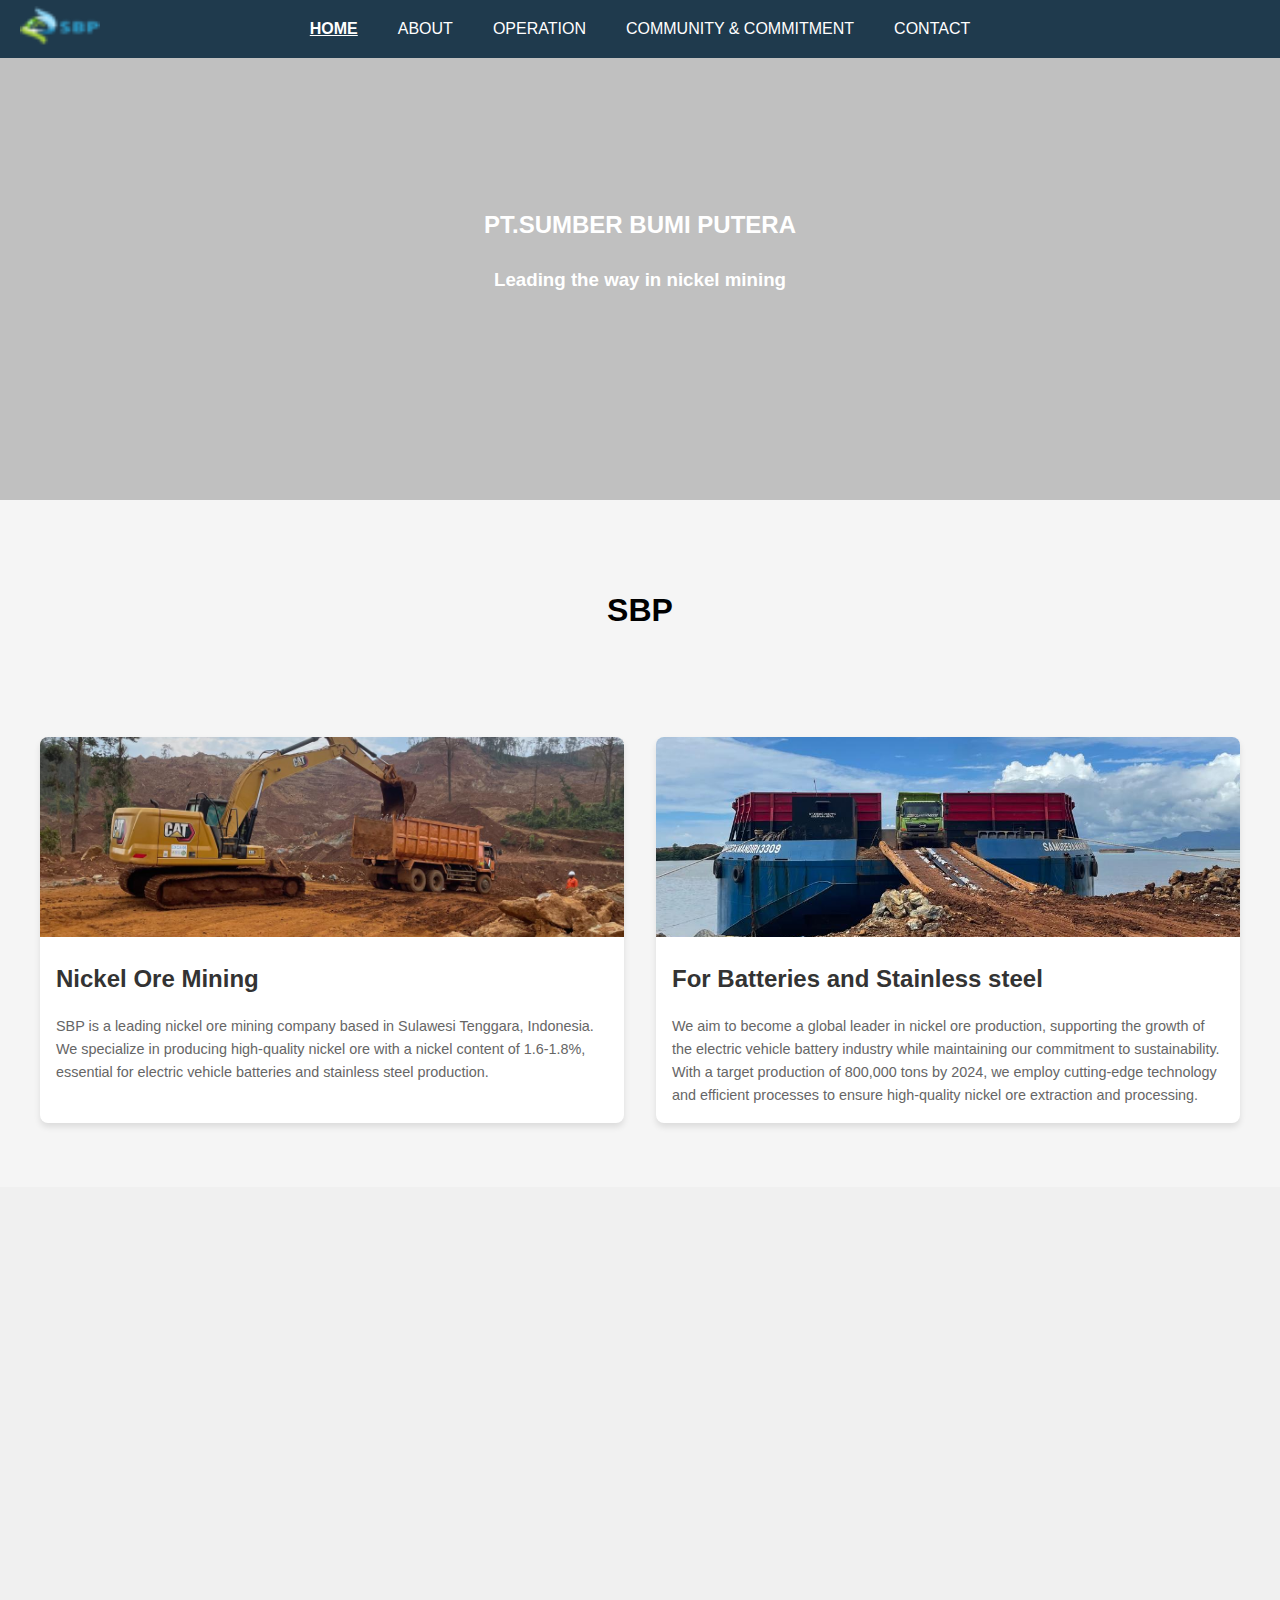
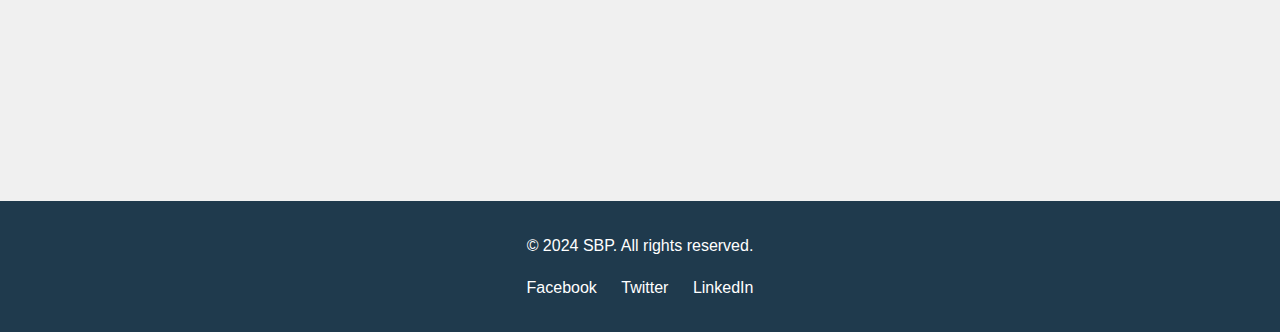
==== index.html @ d1909360 "Edit All Pages" ====
<!DOCTYPE html>
<html lang="en">

<head>
    <meta charset="UTF-8">
    <meta name="viewport" content="width=device-width, initial-scale=1.0">
    <title>PT.SUMBER BUMI PUTERA</title>
    <link rel="stylesheet" href="./styles/main.css">
    <link rel="stylesheet" href="./styles/responsive.css">
    <link rel="stylesheet" href="sbp-gallery.css">
    <script src="sbp-gallery.js"></script>
    
</head>

<body>
    <header>
        <div class="container">
            <img src="./images/logo.png" alt="SBP Logo" class="logo">
            <button class="hamburger-menu" aria-label="Toggle menu">
                <span></span>
                <span></span>
                <span></span>
            </button>
            <nav>
                <ul class="nav-menu">
                    <li><a href="index.html">Home</a></li>
                    <li><a href="about.html">About</a></li>
                    <li><a href="operations.html">Operation</a></li>
                    <li><a href="community.html">Community & Commitment</a></li>
                    <li><a href="contact.html">Contact</a></li>
                    
                </ul>
            </nav>
        </div>
    </header>

    <div id="page-container">
        <main role="main">
            <section class="hero home-hero">
                <video id="hero-video" class="hero-video" autoplay loop muted playsinline>
                    <source src="./mining.mp4" type="video/mp4">
                    Your browser does not support the video tag.
                </video>
                <div class="container">
                    <h2>PT.SUMBER BUMI PUTERA</h2>
                    <h3>Leading the way in nickel mining</h3>
                </div>
            </section>

            <section class="operations-content">
                <div class="operations-container">
                    <div class="container">
                        <h1 style="text-decoration: wavy; margin-bottom: 100px; text-align: center;">SBP</h1>
                    </div>
                    <div class="operations-work-grid">
                        <div class="operations-work-item">
                            <div class="operations-work-image">
                                <img src="./images/sbpinfo/WhatsApp Image 2024-07-16 at 09.49.22_994adbee.jpg"
                                    alt="Person reading by water">
                            </div>
                            <h3>Nickel Ore Mining</h3>                            
                                <p>SBP is a leading nickel ore mining company based in Sulawesi Tenggara, Indonesia. We specialize in producing
                                high-quality nickel ore with a nickel content of 1.6-1.8%, essential for electric vehicle batteries and stainless steel
                                production.</p>
                        </div>
                        <div class="operations-work-item">
                            <div class="operations-work-image">
                                <img src="./images/sbpinfo-1/WhatsApp Image 2024-07-16 at 09.49.22_69a321be.jpg" alt="Person typing on laptop">
                            </div>
                            <h3>For Batteries and Stainless steel</h3>
                            <P>We aim to become a global leader in nickel ore production, supporting the growth of the electric vehicle battery
                            industry while maintaining our commitment to sustainability.

                            With a target production of 800,000 tons by 2024, we employ cutting-edge technology and efficient processes to ensure
                            high-quality nickel ore extraction and processing.
                            </P>
                        </div>
                        
            </section>
            <section class="iframe-section">
                <div class="container">
                    <div style="position:relative;padding-top:max(60%,324px);width:100%;height:0;">
                        <iframe style="position:absolute;border:none;width:100%;height:100%;left:0;top:0;"
                            src="https://online.fliphtml5.com/czrfk/mowz/" seamless="seamless" scrolling="no" frameborder="0"
                            allowtransparency="true" allowfullscreen="true">
                        </iframe>
                    </div>
                </div>
            </section>
            

            
        </main>
    </div>
    

    <footer>
        <div class="container">
            <p>© 2024 SBP. All rights reserved.</p>
            <ul class="social-links">
                <li><a href="#">Facebook</a></li>
                <li><a href="#">Twitter</a></li>
                <li><a href="#">LinkedIn</a></li>
            </ul>
        </div>
    </footer>

    <script src="./scripts/main.js"></script>
    <script src="sbp-gallery.js"></script>
    
    <script>
        document.addEventListener('DOMContentLoaded', () => {
            new SBPGallery('sbpImageGallery', {
                images: [
                    { src: './images/sbpinfo/WhatsApp Image 2024-07-16 at 09.49.22_7b752383.jpg', alt: 'Image 1' },                    
                    { src: './images/sbpinfo/IMG_0346.jpg', alt: 'Image 2', tall: true },                   
                    { src: './images/sbpinfo-1/WhatsApp Image 2024-07-16 at 09.49.18_876a10b9.jpg', alt: 'Image 3' },
                    { src: './images/sbpinfo/WhatsApp Image 2024-07-16 at 09.49.22_4e9684af.jpg', alt: 'Image 4', tall: true },
                    { src: './images/sbpinfo/WhatsApp Image 2024-07-16 at 09.49.15_3c81760f.jpg', alt: 'Image 5' },
                    { src: './images/sbpinfo/WhatsApp Image 2024-07-16 at 09.49.22_346eea3a.jpg', alt: 'Image 6', tall: true },
                    { src: './images/sbpinfo/WhatsApp Image 2024-07-16 at 09.49.23_52799eee.jpg', alt: 'Image 7'},                    
                    { src: './images/sbpinfo-1/WhatsApp Image 2024-07-16 at 09.49.23_87f799b9.jpg', alt: 'Image 8' },
                    { src: './images/sbpinfo/WhatsApp Image 2024-07-16 at 09.49.22_ac901274.jpg', alt: 'Image 9', tall: true},
                    { src: './images/sbpinfo/WhatsApp Image 2024-07-16 at 09.49.23_69408ebf.jpg', alt: 'Image 10' },
                    { src: './images/sbpinfo/WhatsApp Image 2024-07-16 at 09.49.22_69a321be.jpg', alt: 'Image 11', tall: true },
                    { src: './images/sbpinfo-1/WhatsApp Image 2024-07-16 at 09.49.22_bfecda66.jpg', alt: 'Image 12' },
                    { src: './images/sbpinfo/WhatsApp Image 2024-07-16 at 09.49.23_f3f42148.jpg', alt: 'Image 13', tall: true },
                    { src: './images/sbpinfo/IMG_3283.jpg', alt: 'Image 14', tall: true },
                    { src: './images/sbpinfo-1/WhatsApp Image 2024-07-16 at 09.49.15_81ec2492.jpg', alt: 'Image 15', tall: true},                  
                    
                     { src: './images/sbpinfo-1/WhatsApp Image 2024-07-16 at 09.49.23_2456d346.jpg', alt: 'Image 16' },
                     { src: './images/sbpinfo-1/WhatsApp Image 2024-07-16 at 09.49.18_1ef96c2d.jpg', alt: 'Image 17', tall: true },
                     { src: './images/sbpinfo-1/WhatsApp Image 2024-07-16 at 09.49.22_5267bed9.jpg', alt: 'Image 18' },
                     { src: './images/sbpinfo-1/WhatsApp Image 2024-07-16 at 09.49.22_568ad755.jpg', alt: 'Image 19', tall: true},
                    { src: './images/sbpinfo/WhatsApp Image 2024-07-16 at 09.49.18_3b9276bb.jpg', alt: 'Image 22', tall: true }, 
                     { src: './images/sbpinfo-1/WhatsApp Image 2024-07-16 at 09.49.22_5f40e607.jpg', alt: 'Image 21' },
                    

                    
                    // ... 추가 이미지
                    // ... Add image gallery
                ]
            });
        });
    </script>
</body>

</html>
---- styles/main.css ----
/* Base styles */
body {
    font-family: Arial, sans-serif;
    line-height: 1.6;
    margin: 0;
    padding: 0;
    background-color: #f0f0f0;
}

.container {
    width: 80%;
    margin: auto;
    overflow: hidden;
}

/* 헤더 스타일 */
header {
    background: #1f3a4d;
    color: white;
    padding: 1rem 0;
    position: fixed;
    width: 100%;
    top: 0;
    z-index: 1000;
    transition: background-color 0.3s ease;
}

header .container {
    display: flex;
    justify-content: center;
    /* 중앙 정렬 */
    align-items: center;
}

.nav-menu {
    display: flex;
    list-style-type: none;
    margin: 0;
    padding: 0;
}

.nav-menu li {
    margin: 0 20px;
    /* 좌우 간격 증가 */
}

.nav-menu a {
    color: white;
    text-decoration: none;
    font-size: 16px;
    transition: color 0.3s ease;
    padding: 10px 0;
    /* 상하 패딩 추가 */
}

/* 로고 위치 조정 */
.logo {
    height: 50px;
    width: auto;
    position: absolute;
    left: 20px;
}

.hero {
    position: relative;
    color: white;
    text-align: center;
    display: flex;
    align-items: center;
    justify-content: center;
    overflow: hidden;
    height: 500px;
}

.hero-video {
    position: absolute;
    top: 50%;
    left: 50%;
    min-width: 100%;
    min-height: 100%;
    width: auto;
    height: auto;
    transform: translateX(-50%) translateY(-50%);
    z-index: -1;
    object-fit: cover;
}


.hero.home-hero::before {
    content: '';
    position: absolute;
    top: 0;
    left: 0;
    width: 100%;
    height: 100%;
    background-color: rgba(0, 0, 0, 0.2);
    /* 투명도 증가 */
    z-index: 1;
}

.hero.home-hero .container {
    position: relative;
    z-index: 2;
    color: white;
    text-align: center;
}



/* 기존 코드 유지 */

/* .page-hero {
    height: 400px;
    background-image: linear-gradient(rgba(0, 0, 0, 0.5), rgba(0, 0, 0, 0.5)), url('../images/operation07.png');
    background-position: center center;
    /* 이미지 중앙 정렬 */
    /* background-repeat: no-repeat;
    background-size: cover;*/
    /* 반응형 크기 조정 */
    /* display: flex;
    align-items: center;
    justify-content: center;
}*/

/* 각 페이지별 히어로 이미지 설정 */
.about-hero {
    background-image: linear-gradient(rgba(0, 0, 0, 0.5), rgba(0, 0, 0, 0.5)), url('../images/about-hero.jpg');
}

.operations-hero {
    background-image: linear-gradient(rgba(0, 0, 0, 0.5), rgba(0, 0, 0, 0.5)), url('../images/operations-hero.jpg');
}

.community-hero {
    background-image: linear-gradient(rgba(0, 0, 0, 0.5), rgba(0, 0, 0, 0.5)), url('../images/community-hero.jpg');
}

.contact-hero {
    background-image: linear-gradient(rgba(0, 0, 0, 0.5), rgba(0, 0, 0, 0.5)), url('../images/contact-hero.jpg');
}

.sbpmodal-hero {
    background-image: linear-gradient(rgba(0, 0, 0, 0.5), rgba(0, 0, 0, 0.5)), url('./images/sbpinfo/WhatsApp\ Image\ 2024-07-16\ at\ 09.49.23_f1b8c722.jpg');
}

/* 나머지 기존 코드 유지 */

/* Content styles */
.content {
    padding: 2rem 0;
}

.content p {
    background-color: white;
    border-radius: 10px;
    padding: 20px;
    margin-bottom: 20px;
    box-shadow: 0 0 10px rgba(0, 0, 0, 0.1);
}

/* Modern form styles */
.modern-form {
    max-width: 500px;
    margin: 0 auto;
}

.form-group {
    position: relative;
    margin-bottom: 30px;
}

.modern-form input,
.modern-form textarea {
    width: 100%;
    padding: 10px;
    border: none;
    border-bottom: 2px solid #ddd;
    background-color: transparent;
    transition: border-color 0.3s;
}

.modern-form label {
    position: absolute;
    top: 10px;
    left: 0;
    transition: all 0.3s;
    pointer-events: none;
}

.modern-form input:focus,
.modern-form textarea:focus {
    outline: none;
    border-color: #4caf50;
}

.modern-form input:focus+label,
.modern-form textarea:focus+label,
.modern-form input:valid+label,
.modern-form textarea:valid+label {
    top: -20px;
    font-size: 12px;
    color: #4caf50;
}

.modern-form button {
    background-color: #4caf50;
    color: white;
    padding: 10px 20px;
    border: none;
    border-radius: 5px;
    cursor: pointer;
    transition: background-color 0.3s;
}

.modern-form button:hover {
    background-color: #45a049;
}

/* Footer styles */
footer {
    background: #1f3a4d;
    color: white;
    text-align: center;
    padding: 1rem 0;
}

.social-links {
    list-style: none;
    padding: 0;
    margin: 1rem 0;
}

.social-links li {
    display: inline;
    margin: 0 10px;
}

.social-links a {
    color: white;
    text-decoration: none;
}

@media (max-width: 768px) {
    .hamburger-menu {
        display: block;
    }

    nav {
        position: fixed;
        top: 0;
        right: -100%;
        width: 80%;
        height: 100vh;
        background: #1f3a4d;
        transition: right 0.3s ease;
    }

    nav.show {
        right: 0;
    }

    .nav-menu {
        flex-direction: column;
        padding: 80px 0 0 0;
        height: 100%;
    }

    .nav-menu li {
        margin: 10px 0;
        text-align: center;
    }
}

/* 스크롤 시 헤더 스타일 변경 */
header.scrolled {
    background: rgba(31, 58, 77, 0.9);
    box-shadow: 0 2px 5px rgba(0, 0, 0, 0.1);
}


header nav ul li {
    margin-left: 20px;
}

header nav ul li a {
    color: white;
    text-decoration: none;
    text-transform: uppercase;
    font-size: 16px;
}

/* Hamburger menu styles */
.hamburger-menu {
    display: none;
    background: none;
    border: none;
    cursor: pointer;
    padding: 10px;
    z-index: 1001;
}

.hamburger-menu span {
    display: block;
    width: 25px;
    height: 3px;
    margin: 5px 0;
    background: white;
    transition: all 0.3s ease;
}

.cards-section {
    padding: 2rem 0;
    background-color: #f0f0f0;
}

.cards-section .container {
    max-width: 800px;
    margin: 0 auto;
    text-align: center;
}

.centered-paragraph {
    font-size: 1.1rem;
    line-height: 1.6;
    color: #333;
    margin-bottom: 2rem;
}

.button-container {
    text-align: center;
}

.btn.hero-btn {
    display: inline-block;
    background-color: #4CAF50;
    color: white;
    padding: 0.75rem 2rem;
    text-decoration: none;
    border-radius: 5px;
    font-size: 1rem;
    transition: background-color 0.3s ease;
}

.btn.hero-btn:hover {
    background-color: #45a049;
}

.contact {
    padding: 2rem 0;
    background-color: #f9f9f9;
    justify-content: center;
}

.contact-info {
    padding: 2rem 0;
    justify-content: center;
}

.contact form {
    max-width: 500px;
    margin: 0 auto;
}

.form-group {
    margin-bottom: 1rem;
}

.form-group input,
.form-group textarea {
    width: 100%;
    padding: 0.5rem;
    border: 1px solid #ddd;
    border-radius: 4px;
}

.form-group textarea {
    height: 150px;
}

.btn {
    display: inline-block;
    background: #4CAF50;
    color: white;
    padding: 0.5rem 2rem;
    border: none;
    border-radius: 4px;
    cursor: pointer;
    font-size: 1rem;
    text-decoration: none;
    transition: background-color 0.3s ease;
}

.btn:hover {
    background: #45a049;
}

.btn:active {
    background: #3d8b40;
}

.btn:focus {
    outline: none;
    box-shadow: 0 0 0 3px rgba(76, 175, 80, 0.5);
}

.hero-btn {
    margin-top: 20px;
}

#page-container {
    touch-action: pan-y;
    -webkit-overflow-scrolling: touch;
}

@media (max-width: 768px) {
    body {
        overflow-x: hidden;
    }

    #page-container {
        width: 100vw;
        overflow-x: hidden;
    }
}

.nav-menu a.active {
    font-weight: bold;
    text-decoration: underline;
}

body {
    overflow-x: hidden;
}

#page-container {
    transition: transform 0.3s ease-out;
}

.swiping-left #page-container {
    transform: translateX(-10px);
}

.swiping-right #page-container {
    transform: translateX(10px);
}

.swiping-left .nav-menu a,
.swiping-right .nav-menu a {
    color: blue;
    transition: color 0.3s ease;
}

@media (max-width: 768px) {

    .swiping-left nav.show .nav-menu a,
    .swiping-right nav.show .nav-menu a {
        color: blue;
    }
}

/* 기존의 .page-hero 스타일 수정 */
.page-hero {
    height: 400px;
    background-position: center center;
    background-repeat: no-repeat;
    background-size: cover;
    display: flex;
    align-items: center;
    justify-content: center;
    overflow: hidden;
    position: relative;
}

/* 배경 이미지를 위한 가상 요소 추가 */
.page-hero::before {
    content: "";
    position: absolute;
    top: 0;
    left: 0;
    right: 0;
    bottom: 0;
    background-position: center center;
    background-repeat: no-repeat;
    background-size: cover;
    animation: moveBackground 15s ease-in-out infinite alternate;
}

@keyframes moveBackground {
    0% {
        background-position: center top;
    }
    100% {
        background-position: center bottom;
    }
}

/* 태블릿 디바이스를 위한 미디어 쿼리 */
@media (max-width: 1024px) {
    .page-hero::before {
        animation: moveBackground 20s ease-in-out infinite alternate;
    }
}

/* 모바일 디바이스를 위한 미디어 쿼리 */
@media (max-width: 768px) {
    .page-hero::before {
        animation: moveBackground 25s ease-in-out infinite alternate;
    }

    @keyframes moveBackground {
        0% {
            background-position: center 20%;
        }

        100% {
            background-position: center 80%;
        }
    }
}

/* 작은 모바일 디바이스를 위한 미디어 쿼리 */
@media (max-width: 480px) {
    .page-hero::before {
        animation: moveBackground 30s ease-in-out infinite alternate;
    }

    @keyframes moveBackground {
        0% {
            background-position: center 30%;
        }

        100% {
            background-position: center 70%;
        }
    }
}

/* 각 페이지별 히어로 이미지 설정 */
.about-hero::before {
    background-image: linear-gradient(rgba(0, 0, 0, 0.5), rgba(0, 0, 0, 0.5)), url('../images/sbpinfo-1/DJI_0254.JPG');
}

.operations-hero::before {
    background-image: linear-gradient(rgba(0, 0, 0, 0.5), rgba(0, 0, 0, 0.5)), url('../images/operation03.png');
}

.community-hero::before {
    background-image: linear-gradient(rgba(0, 0, 0, 0.5), rgba(0, 0, 0, 0.5)), url('../images/sbpinfo-1/WhatsApp\ Image\ 2024-07-16\ at\ 09.49.22_401803db.jpg');
}

.contact-hero::before {
    background-image: linear-gradient(rgba(0, 0, 0, 0.5), rgba(0, 0, 0, 0.5)), url('../images/sbpinfo/WhatsApp\ Image\ 2024-07-16\ at\ 09.49.22_5f40e607.jpg');
}

.sbpmodal-hero::before {
    background-image: linear-gradient(rgba(0, 0, 0, 0.5), rgba(0, 0, 0, 0.5)), url('../images/sbpinfo/DJI_0254.JPG');
}

/* 배경 이미지 움직임을 위한 애니메이션 */
@keyframes moveBackground {
    0% {
        background-position: center top;
    }

    100% {
        background-position: center bottom;
    }
}

/* 히어로 섹션 내용의 z-index 조정 */
.page-hero .container {
    position: relative;
    z-index: 1;
}
/* 새로운 스타일 추가 */
.content {
    padding: 4rem 0;
}

.content h2 {
    font-size: 2.5rem;
    margin-bottom: 1rem;
}

.view-all {
    text-align: right;
    margin-bottom: 2rem;
}

.btn {
    display: inline-block;
    padding: 0.5rem 1rem;
    background-color: #1f3a4d;
    color: white;
    text-decoration: none;
    border-radius: 4px;
}

.work-grid {
    display: grid;
    grid-template-columns: repeat(auto-fit, minmax(250px, 1fr));
    gap: 2rem;
}

.work-item {
    background-color: white;
    border-radius: 8px;
    overflow: hidden;
    box-shadow: 0 4px 6px rgba(0, 0, 0, 0.1);
}

.work-image {
    position: relative;
}

.work-image img {
    width: 100%;
    height: auto;
}

.work-tag {
    position: absolute;
    bottom: 10px;
    right: 10px;
    background-color: rgba(0, 0, 0, 0.7);
    color: white;
    padding: 0.25rem 0.5rem;
    font-size: 0.8rem;
    border-radius: 4px;
}

.work-item h3 {
    font-size: 1.5rem;
    margin: 1rem;
}

.work-item p {
    margin: 1rem;
    font-size: 0.9rem;
    color: #666;
}

/* 반응형 디자인 */
@media (max-width: 768px) {
    .work-grid {
        grid-template-columns: 1fr;
    }

    .content h2 {
        font-size: 2rem;
    }

    .view-all {
        text-align: center;
    }
}

/* operations 페이지를 위한 새로운 스타일 */
.operations-content {
    padding: 4rem 0;
    background-color: #f5f5f5;
}

.operations-content .operations-container {
    max-width: 1200px;
    margin: 0 auto;
    padding: 0 20px;
}

.operations-content h2 {
    font-size: 2.5rem;
    margin-bottom: 2rem;
    text-align: center;
    color: #333;
}

.operations-work-grid {
    display: grid;
    grid-template-columns: repeat(auto-fit, minmax(300px, 1fr));
    gap: 2rem;
}

.operations-work-item {
    background-color: white;
    border-radius: 8px;
    overflow: hidden;
    box-shadow: 0 4px 6px rgba(0, 0, 0, 0.1);
    transition: transform 0.3s ease;
}

.operations-work-item:hover {
    transform: translateY(-5px);
}

.operations-work-image {
    position: relative;
    overflow: hidden;
}

.operations-work-image img {
    width: 100%;
    height: 200px;
    object-fit: cover;
    transition: transform 0.3s ease;
}

.operations-work-item:hover .operations-work-image img {
    transform: scale(1.05);
}

.operations-work-item h3 {
    font-size: 1.5rem;
    margin: 1rem;
    color: #333;
}

.operations-work-item p {
    margin: 1rem;
    font-size: 0.9rem;
    color: #666;
    line-height: 1.6;
}

/* 반응형 디자인 */
@media (max-width: 768px) {
    .operations-work-grid {
        grid-template-columns: 1fr;
    }

    .operations-content h2 {
        font-size: 2rem;
    }

    .operations-work-item {
        max-width: 400px;
        margin: 0 auto;
    }
}
/* Add Image Gallery */
---- styles/responsive.css ----
@media(max-width: 768px) {
    .container {
        width: 90%;
    }

    header .logo:
    header nav,
    header nav li {
        float: none;
        text-align: center;
        width: 100%;
    }

    header {
        padding-bottom: 20px;
    }

    .hero {
        background-position: 0;
    }

    .hero h1 {
        margin-top: 40px;
        font-size: 35px;
    }

    .highlight-grid {
        grid-template-columns: repeat(2, 1fr);
    }

    .timeline::after {
        left: 31px;
    }

    .contact-info .info-grid {
        grid-template-columns: 1fr;
    }
}

@media(max-width: 500px) {
    .highlight-grid {
        grid-template-columns: 1fr;
    }
}

@media(max-width: 500px) {
    .highlight-grid {
        grid-template-columns: 1fr;
    }
}

@media (max-width: 768px) {
    .hamburger-menu {
        display: block;
    }

    header nav {
        position:fixed;
        top: 0;
        right: -100%;
        width: 80%;
        height: 100vh;
        background: #1f3a4d;
        transition: right 0.3s ease;
    }

    header nav.show {
        right: 0;
    }

    .nav-menu {
        flex-direction:column;
        padding: 80px 20px 0;
        height: 100%;
    }

    .nav-menu li {
        margin: 10px 0;
    }
}
---- sbp-gallery.css ----
.sbp-gallery {
    display: grid;
    grid-gap: 1px;
    grid-template-columns: repeat(4, 1fr);
    grid-auto-rows: 250px;
    grid-auto-flow: dense;
}

.sbp-gallery-item {
    overflow: hidden;
    margin: 0.5px;
    padding: 0.5px;
}

.sbp-gallery-item img {
    width: 100%;
    height: 100%;
    object-fit: cover;
    transition: transform 0.3s ease;
}

.sbp-gallery-item:hover img {
    transform: scale(1.05);
}

.sbp-gallery-item.tall {
    grid-row: span 2;
}

.sbp-modal {
    display: none;
    position: fixed;
    z-index: 1000;
    left: 0;
    top: 0;
    width: 100%;
    height: 100%;
    overflow: auto;
    background-color: rgba(0, 0, 0, 0.9);
    justify-content: center;
    align-items: center;
}

.sbp-modal-content {
    max-width: 90%;
    max-height: 90%;
    object-fit: contain;
}

.sbp-close {
    position: absolute;
    top: 20px;
    right: 20px;
    color: #f1f1f1;
    font-size: 18px;
    font-weight: bold;
    padding: 10px 20px;
    background-color: rgba(0, 0, 0, 0.5);
    border: none;
    border-radius: 5px;
    cursor: pointer;
}

@media (max-width: 768px) {
    .sbp-gallery {
        grid-template-columns: repeat(2, 1fr);
    }
}
/* Add image Gallery */

/* 기존 스타일 유지 */

.sbp-nav-btn {
    position: absolute;
    top: 50%;
    transform: translateY(-50%);
    background-color: rgba(0, 0, 0, 0.5);
    color: white;
    border: none;
    padding: 16px;
    font-size: 18px;
    cursor: pointer;
    transition: background-color 0.3s ease;
}

.sbp-nav-btn:hover {
    background-color: rgba(0, 0, 0, 0.8);
}

.sbp-prev {
    left: 20px;
}

.sbp-next {
    right: 20px;
}

@media (max-width: 768px) {
    .sbp-nav-btn {
        padding: 12px;
        font-size: 16px;
    }
}
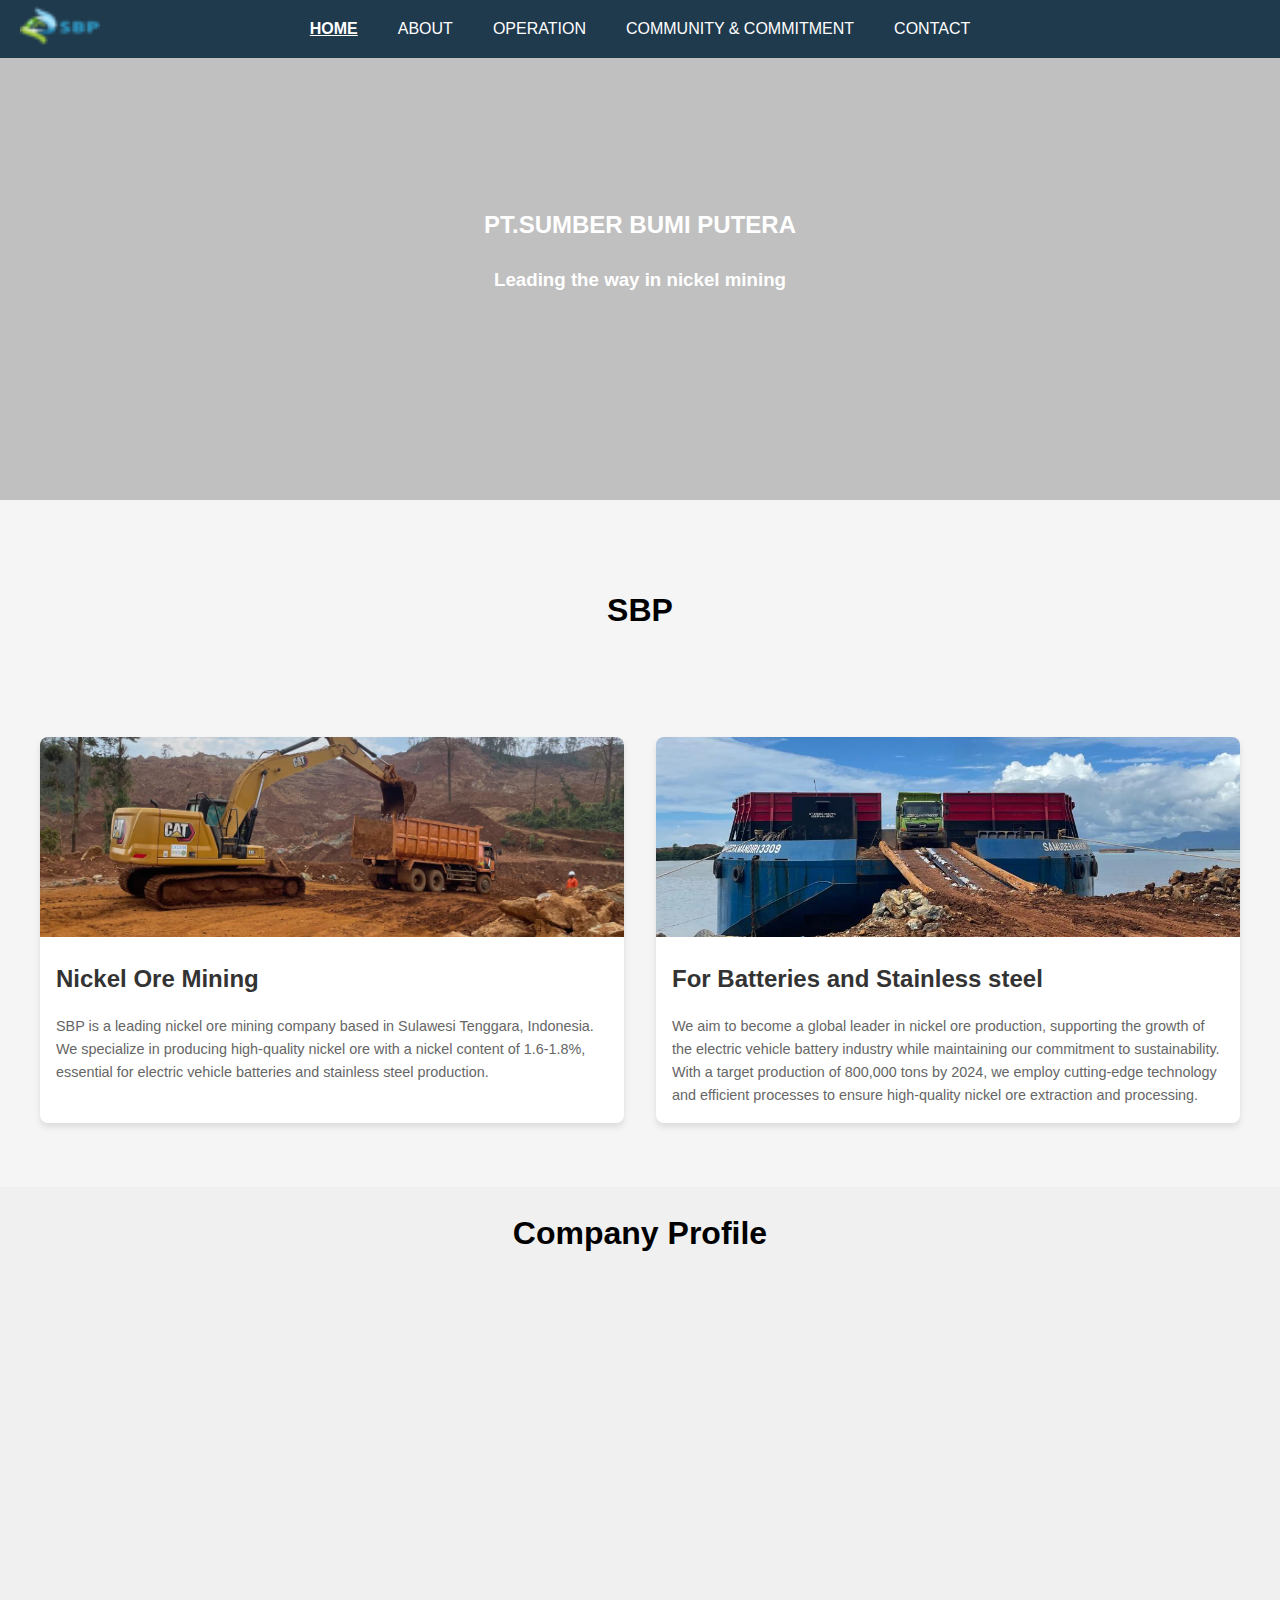
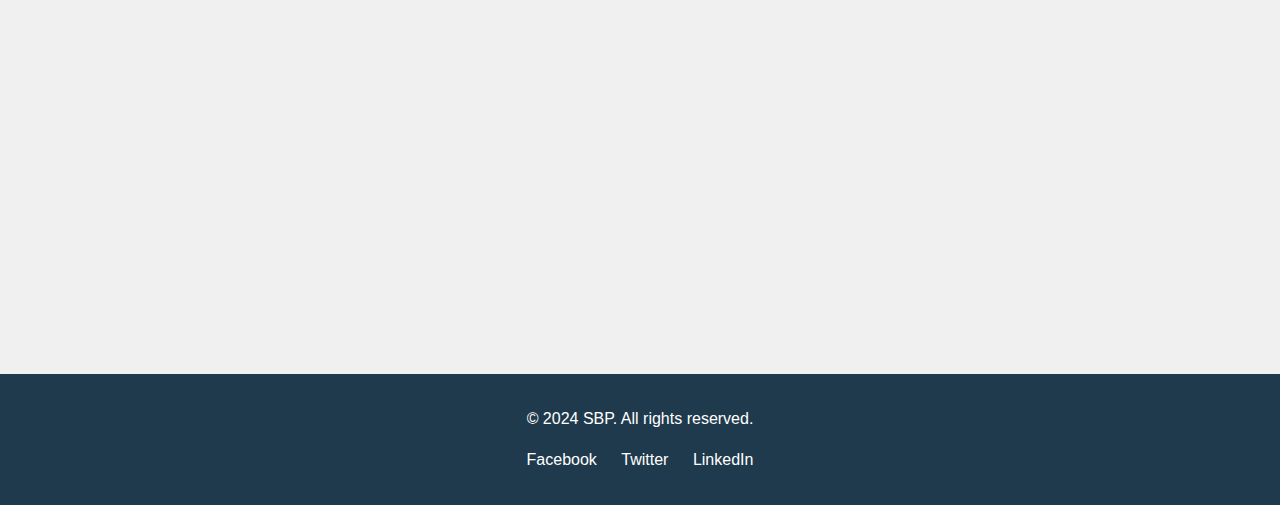
==== commit 9332a911: "Edit Pages" ====
--- a/index.html
+++ b/index.html
@@ -79,6 +79,9 @@
             </section>
             <section class="iframe-section">
                 <div class="container">
+                    <h1 style="text-decoration: wavy; margin-bottom: 100px; text-align: center;">Company Profile</h1>
+                </div>
+                <div class="container">
                     <div style="position:relative;padding-top:max(60%,324px);width:100%;height:0;">
                         <iframe style="position:absolute;border:none;width:100%;height:100%;left:0;top:0;"
                             src="https://online.fliphtml5.com/czrfk/mowz/" seamless="seamless" scrolling="no" frameborder="0"
@@ -106,43 +109,7 @@
     </footer>
 
     <script src="./scripts/main.js"></script>
-    <script src="sbp-gallery.js"></script>
-    
-    <script>
-        document.addEventListener('DOMContentLoaded', () => {
-            new SBPGallery('sbpImageGallery', {
-                images: [
-                    { src: './images/sbpinfo/WhatsApp Image 2024-07-16 at 09.49.22_7b752383.jpg', alt: 'Image 1' },                    
-                    { src: './images/sbpinfo/IMG_0346.jpg', alt: 'Image 2', tall: true },                   
-                    { src: './images/sbpinfo-1/WhatsApp Image 2024-07-16 at 09.49.18_876a10b9.jpg', alt: 'Image 3' },
-                    { src: './images/sbpinfo/WhatsApp Image 2024-07-16 at 09.49.22_4e9684af.jpg', alt: 'Image 4', tall: true },
-                    { src: './images/sbpinfo/WhatsApp Image 2024-07-16 at 09.49.15_3c81760f.jpg', alt: 'Image 5' },
-                    { src: './images/sbpinfo/WhatsApp Image 2024-07-16 at 09.49.22_346eea3a.jpg', alt: 'Image 6', tall: true },
-                    { src: './images/sbpinfo/WhatsApp Image 2024-07-16 at 09.49.23_52799eee.jpg', alt: 'Image 7'},                    
-                    { src: './images/sbpinfo-1/WhatsApp Image 2024-07-16 at 09.49.23_87f799b9.jpg', alt: 'Image 8' },
-                    { src: './images/sbpinfo/WhatsApp Image 2024-07-16 at 09.49.22_ac901274.jpg', alt: 'Image 9', tall: true},
-                    { src: './images/sbpinfo/WhatsApp Image 2024-07-16 at 09.49.23_69408ebf.jpg', alt: 'Image 10' },
-                    { src: './images/sbpinfo/WhatsApp Image 2024-07-16 at 09.49.22_69a321be.jpg', alt: 'Image 11', tall: true },
-                    { src: './images/sbpinfo-1/WhatsApp Image 2024-07-16 at 09.49.22_bfecda66.jpg', alt: 'Image 12' },
-                    { src: './images/sbpinfo/WhatsApp Image 2024-07-16 at 09.49.23_f3f42148.jpg', alt: 'Image 13', tall: true },
-                    { src: './images/sbpinfo/IMG_3283.jpg', alt: 'Image 14', tall: true },
-                    { src: './images/sbpinfo-1/WhatsApp Image 2024-07-16 at 09.49.15_81ec2492.jpg', alt: 'Image 15', tall: true},                  
-                    
-                     { src: './images/sbpinfo-1/WhatsApp Image 2024-07-16 at 09.49.23_2456d346.jpg', alt: 'Image 16' },
-                     { src: './images/sbpinfo-1/WhatsApp Image 2024-07-16 at 09.49.18_1ef96c2d.jpg', alt: 'Image 17', tall: true },
-                     { src: './images/sbpinfo-1/WhatsApp Image 2024-07-16 at 09.49.22_5267bed9.jpg', alt: 'Image 18' },
-                     { src: './images/sbpinfo-1/WhatsApp Image 2024-07-16 at 09.49.22_568ad755.jpg', alt: 'Image 19', tall: true},
-                    { src: './images/sbpinfo/WhatsApp Image 2024-07-16 at 09.49.18_3b9276bb.jpg', alt: 'Image 22', tall: true }, 
-                     { src: './images/sbpinfo-1/WhatsApp Image 2024-07-16 at 09.49.22_5f40e607.jpg', alt: 'Image 21' },
-                    
-
-                    
-                    // ... 추가 이미지
-                    // ... Add image gallery
-                ]
-            });
-        });
-    </script>
+    <script src="sbp-gallery.js"></script>        
 </body>
 
 </html>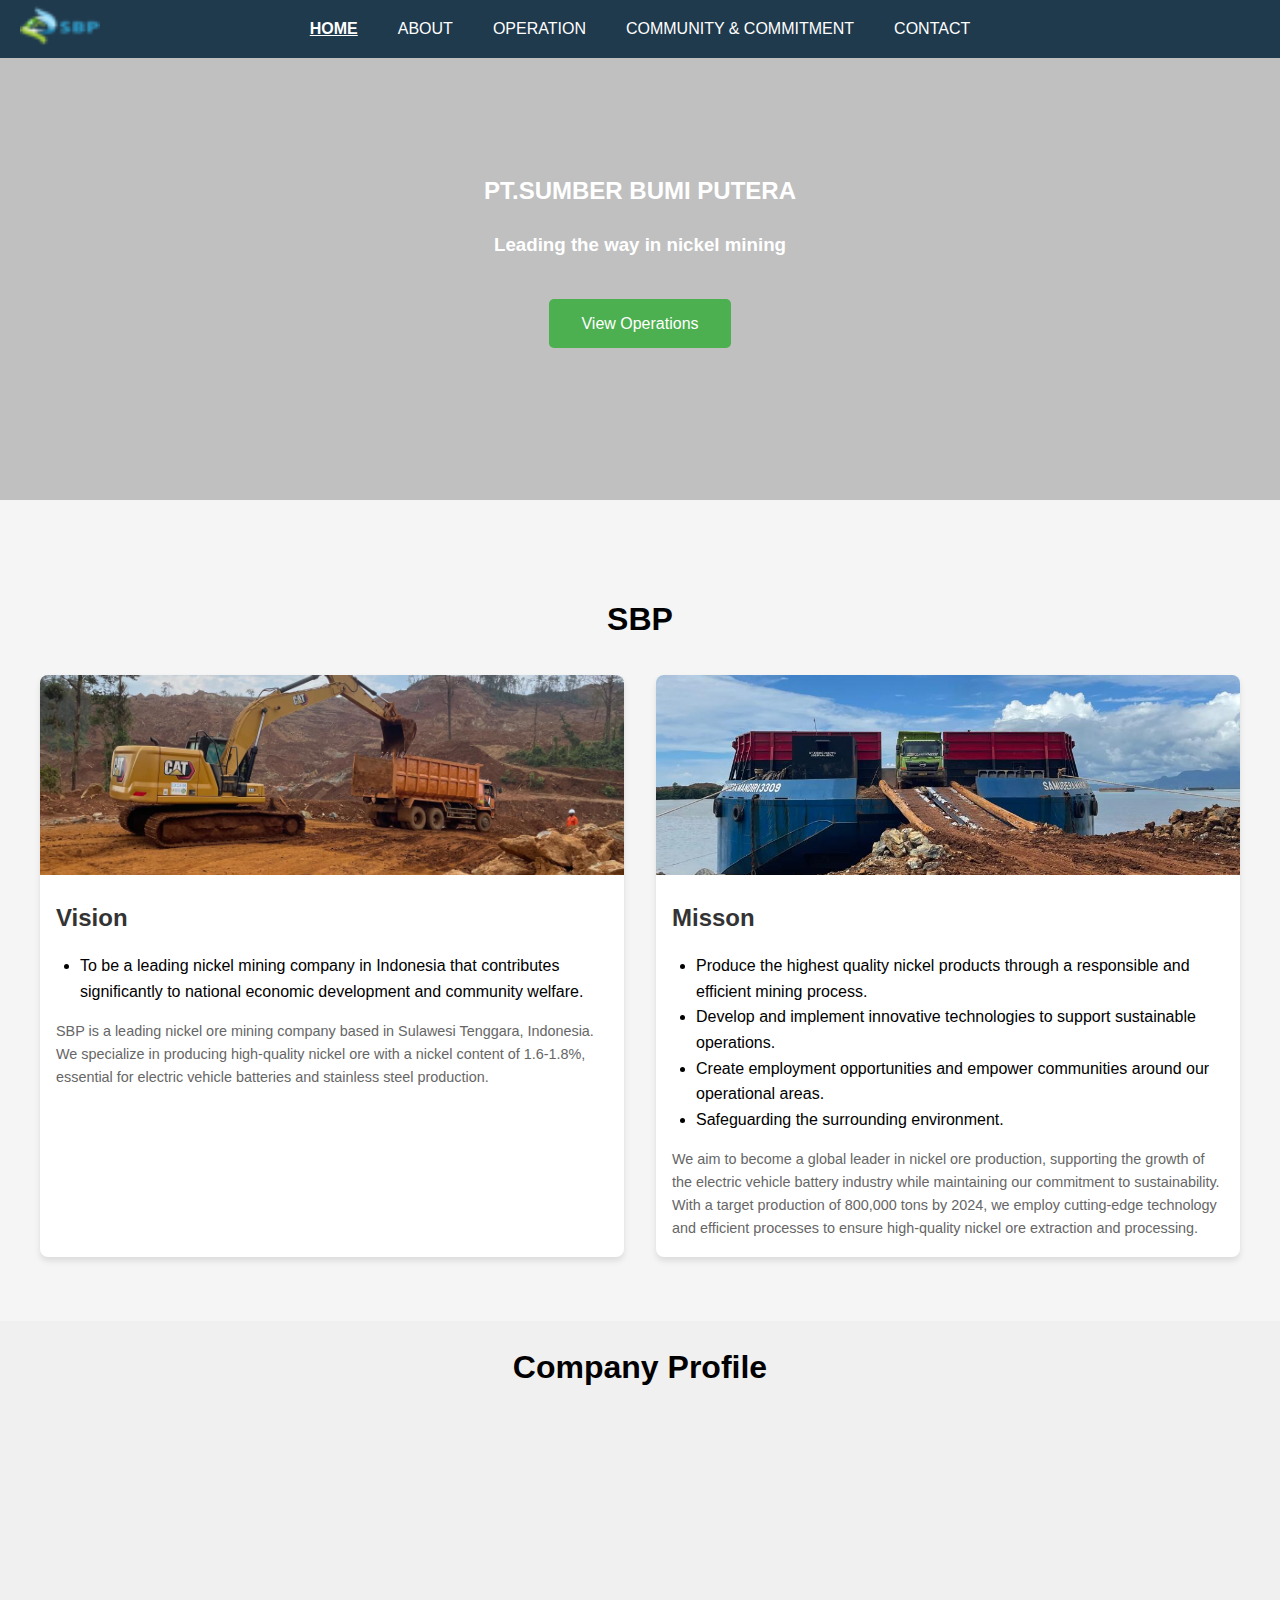
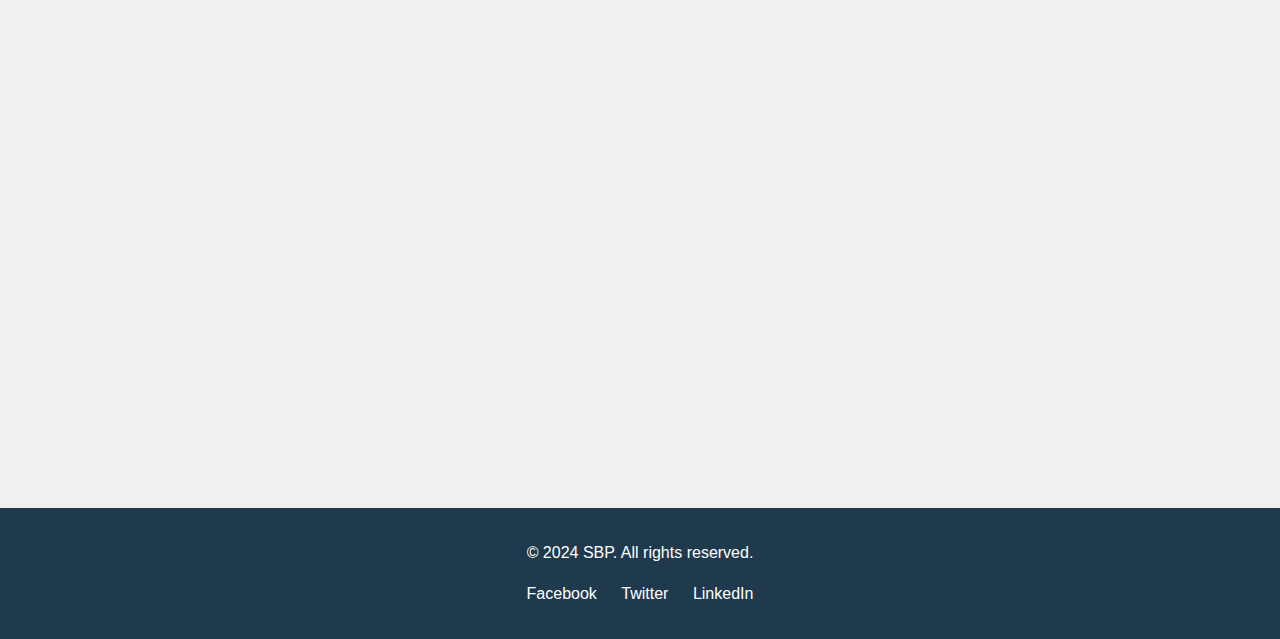
==== commit 338f05d4: "Button Add Edit" ====
--- a/index.html
+++ b/index.html
@@ -41,16 +41,17 @@
                     <source src="./mining.mp4" type="video/mp4">
                     Your browser does not support the video tag.
                 </video>
-                <div class="container">
+                                <div class="container">
                     <h2>PT.SUMBER BUMI PUTERA</h2>
                     <h3>Leading the way in nickel mining</h3>
-                </div>
+                    <a href="operations.html#target-section" class="btn hero-btn">View Operations</a>
+                </div>                
             </section>
 
             <section class="operations-content">
                 <div class="operations-container">
                     <div class="container">
-                        <h1 style="text-decoration: wavy; margin-bottom: 100px; text-align: center;">SBP</h1>
+                        <h1 style="text-decoration: wavy; margin-bottom: 30px; margin-top: 30px; text-align: center;">SBP</h1>
                     </div>
                     <div class="operations-work-grid">
                         <div class="operations-work-item">
@@ -58,16 +59,27 @@
                                 <img src="./images/sbpinfo/WhatsApp Image 2024-07-16 at 09.49.22_994adbee.jpg"
                                     alt="Person reading by water">
                             </div>
-                            <h3>Nickel Ore Mining</h3>                            
+                            <h3>Vision</h3>
+                                <ul>
+                                    <li>To be a leading nickel mining company in Indonesia that contributes significantly to national economic development and community welfare.</li>
+                                </ul>
                                 <p>SBP is a leading nickel ore mining company based in Sulawesi Tenggara, Indonesia. We specialize in producing
-                                high-quality nickel ore with a nickel content of 1.6-1.8%, essential for electric vehicle batteries and stainless steel
-                                production.</p>
+                                    high-quality nickel ore with a nickel content of 1.6-1.8%, essential for electric vehicle batteries and stainless
+                                    steel production.
+                                </p> 
                         </div>
                         <div class="operations-work-item">
                             <div class="operations-work-image">
                                 <img src="./images/sbpinfo-1/WhatsApp Image 2024-07-16 at 09.49.22_69a321be.jpg" alt="Person typing on laptop">
                             </div>
-                            <h3>For Batteries and Stainless steel</h3>
+                            <h3>Misson</h3>
+                            <ul>
+                                <li>Produce the highest quality nickel products through a responsible and efficient mining process.</li>
+                                <li>Develop and implement innovative technologies to support sustainable operations.</li>
+                                <li>Create employment opportunities and empower communities around our operational areas.</li>
+                                <li>Safeguarding the surrounding environment.</li>
+                            </ul>
+
                             <P>We aim to become a global leader in nickel ore production, supporting the growth of the electric vehicle battery
                             industry while maintaining our commitment to sustainability.
 
@@ -77,7 +89,7 @@
                         </div>
                         
             </section>
-            <section class="iframe-section">
+            <section id=target3-section class="iframe-section">
                 <div class="container">
                     <h1 style="text-decoration: wavy; margin-bottom: 100px; text-align: center;">Company Profile</h1>
                 </div>
--- a/styles/main.css
+++ b/styles/main.css
@@ -736,4 +736,10 @@
         margin: 0 auto;
     }
 }
-/* Add Image Gallery */+/* Add Image Gallery */
+
+.button-container {
+    posi
+    text-align: center;
+}
+scroll-behavior: smooth;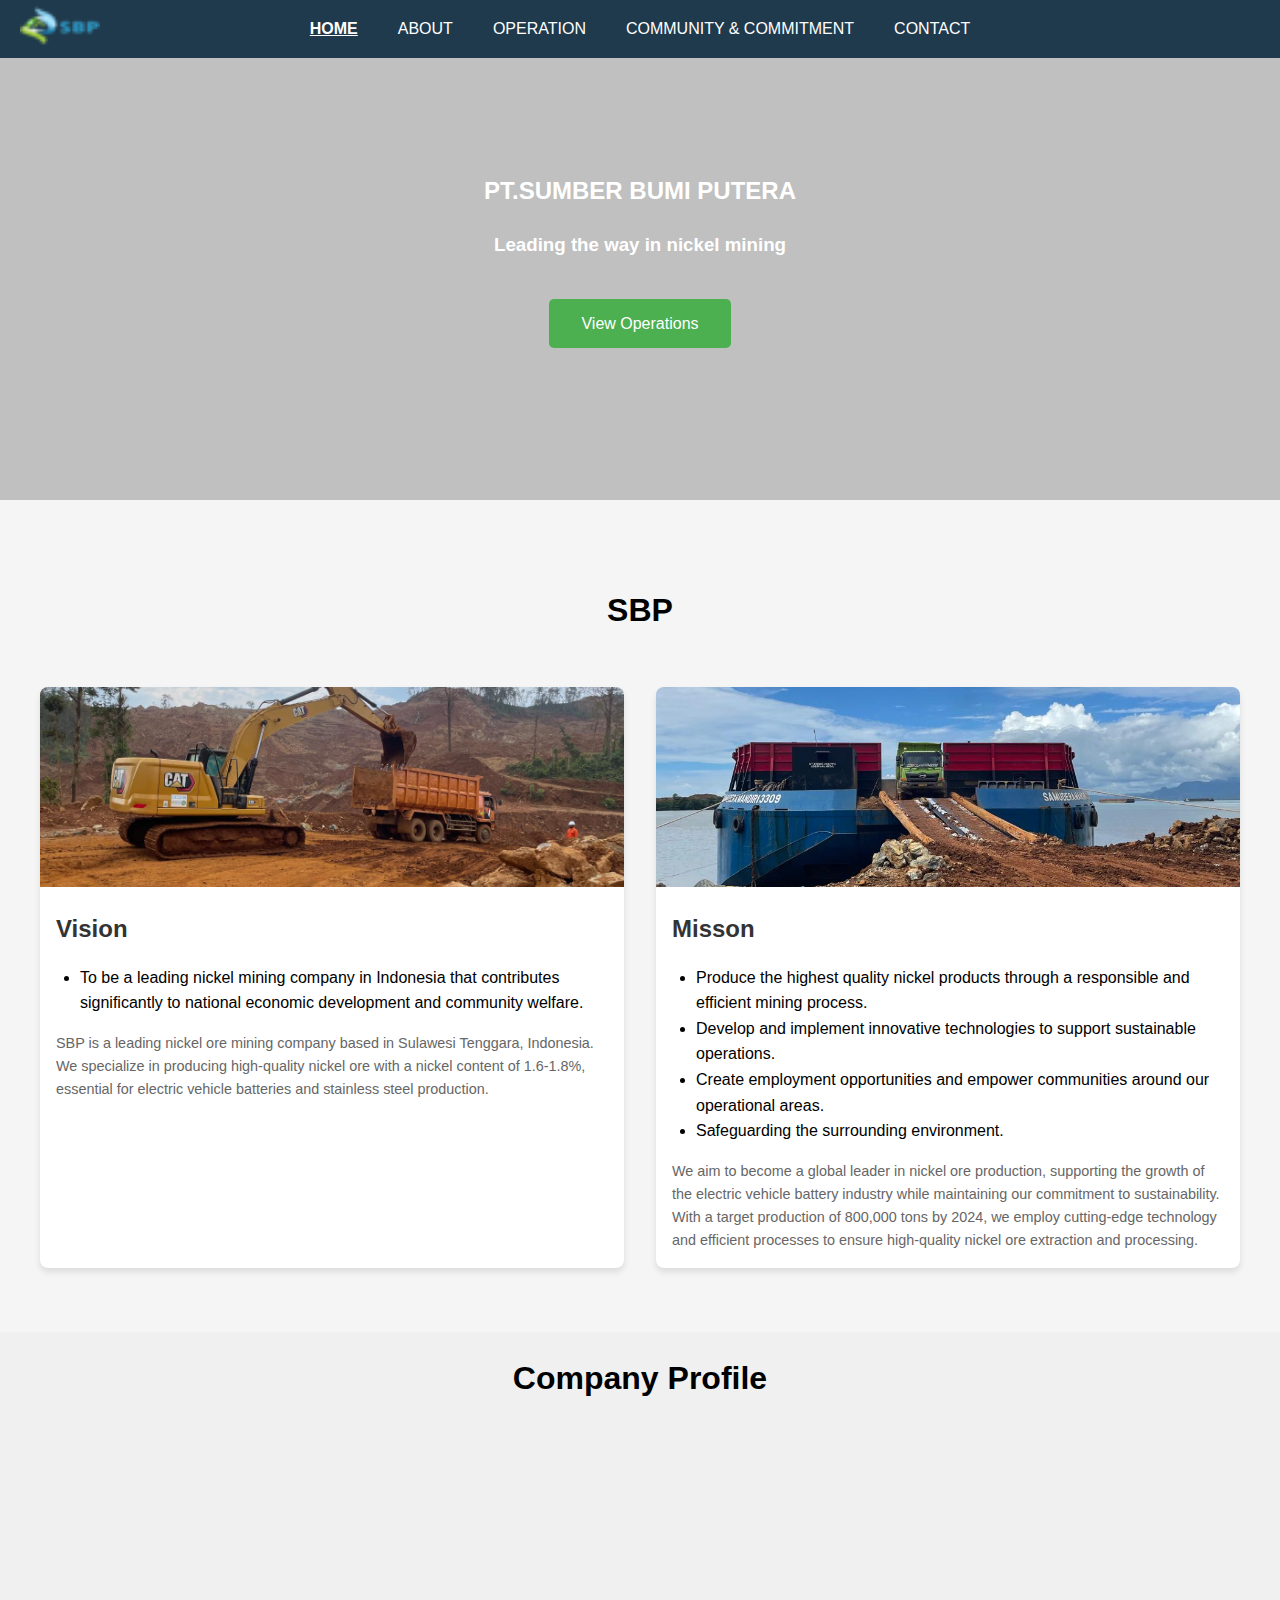
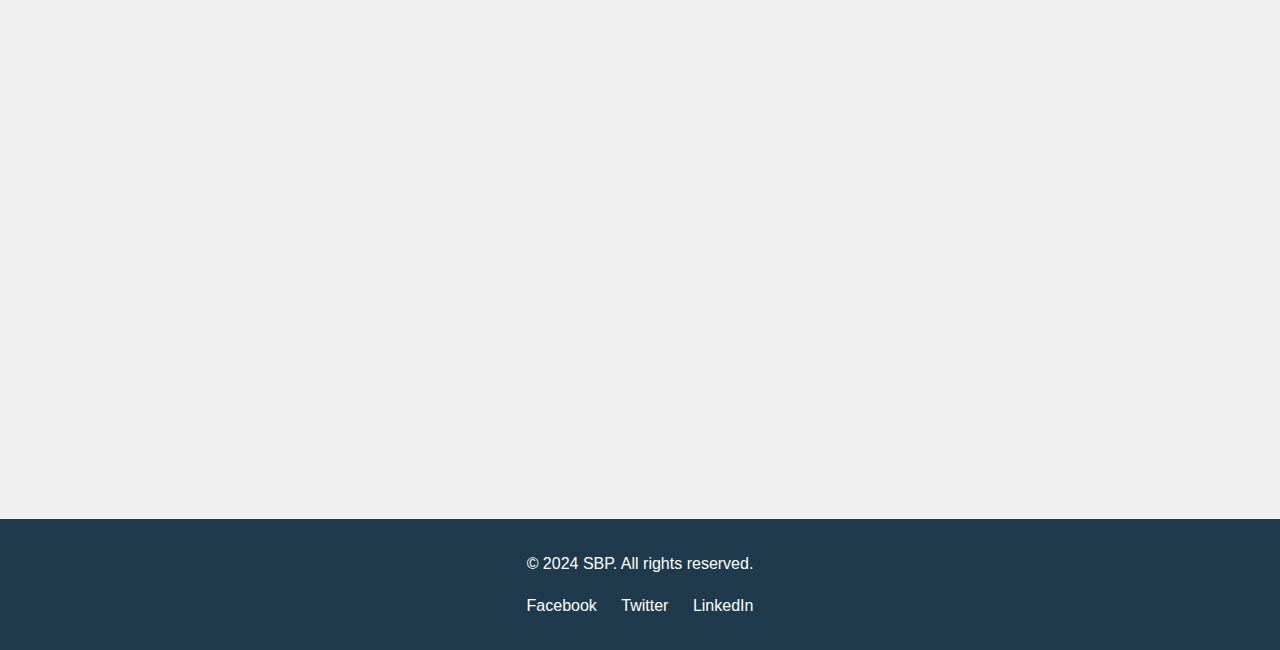
==== commit cf13fa54: "Edit Pages" ====
--- a/index.html
+++ b/index.html
@@ -44,14 +44,14 @@
                                 <div class="container">
                     <h2>PT.SUMBER BUMI PUTERA</h2>
                     <h3>Leading the way in nickel mining</h3>
-                    <a href="operations.html#target-section" class="btn hero-btn">View Operations</a>
+                    <a href="operations.html" class="btn hero-btn">View Operations</a>
                 </div>                
             </section>
 
             <section class="operations-content">
                 <div class="operations-container">
                     <div class="container">
-                        <h1 style="text-decoration: wavy; margin-bottom: 30px; margin-top: 30px; text-align: center;">SBP</h1>
+                        <h1 style="text-decoration: wavy; margin-bottom: 50px; text-align: center;">SBP</h1>
                     </div>
                     <div class="operations-work-grid">
                         <div class="operations-work-item">
--- a/styles/main.css
+++ b/styles/main.css
@@ -615,7 +615,7 @@
 
 .work-image img {
     width: 100%;
-    height: auto;
+    height: 15%;
 }
 
 .work-tag {
@@ -739,7 +739,5 @@
 /* Add Image Gallery */
 
 .button-container {
-    posi
     text-align: center;
-}
-scroll-behavior: smooth;+}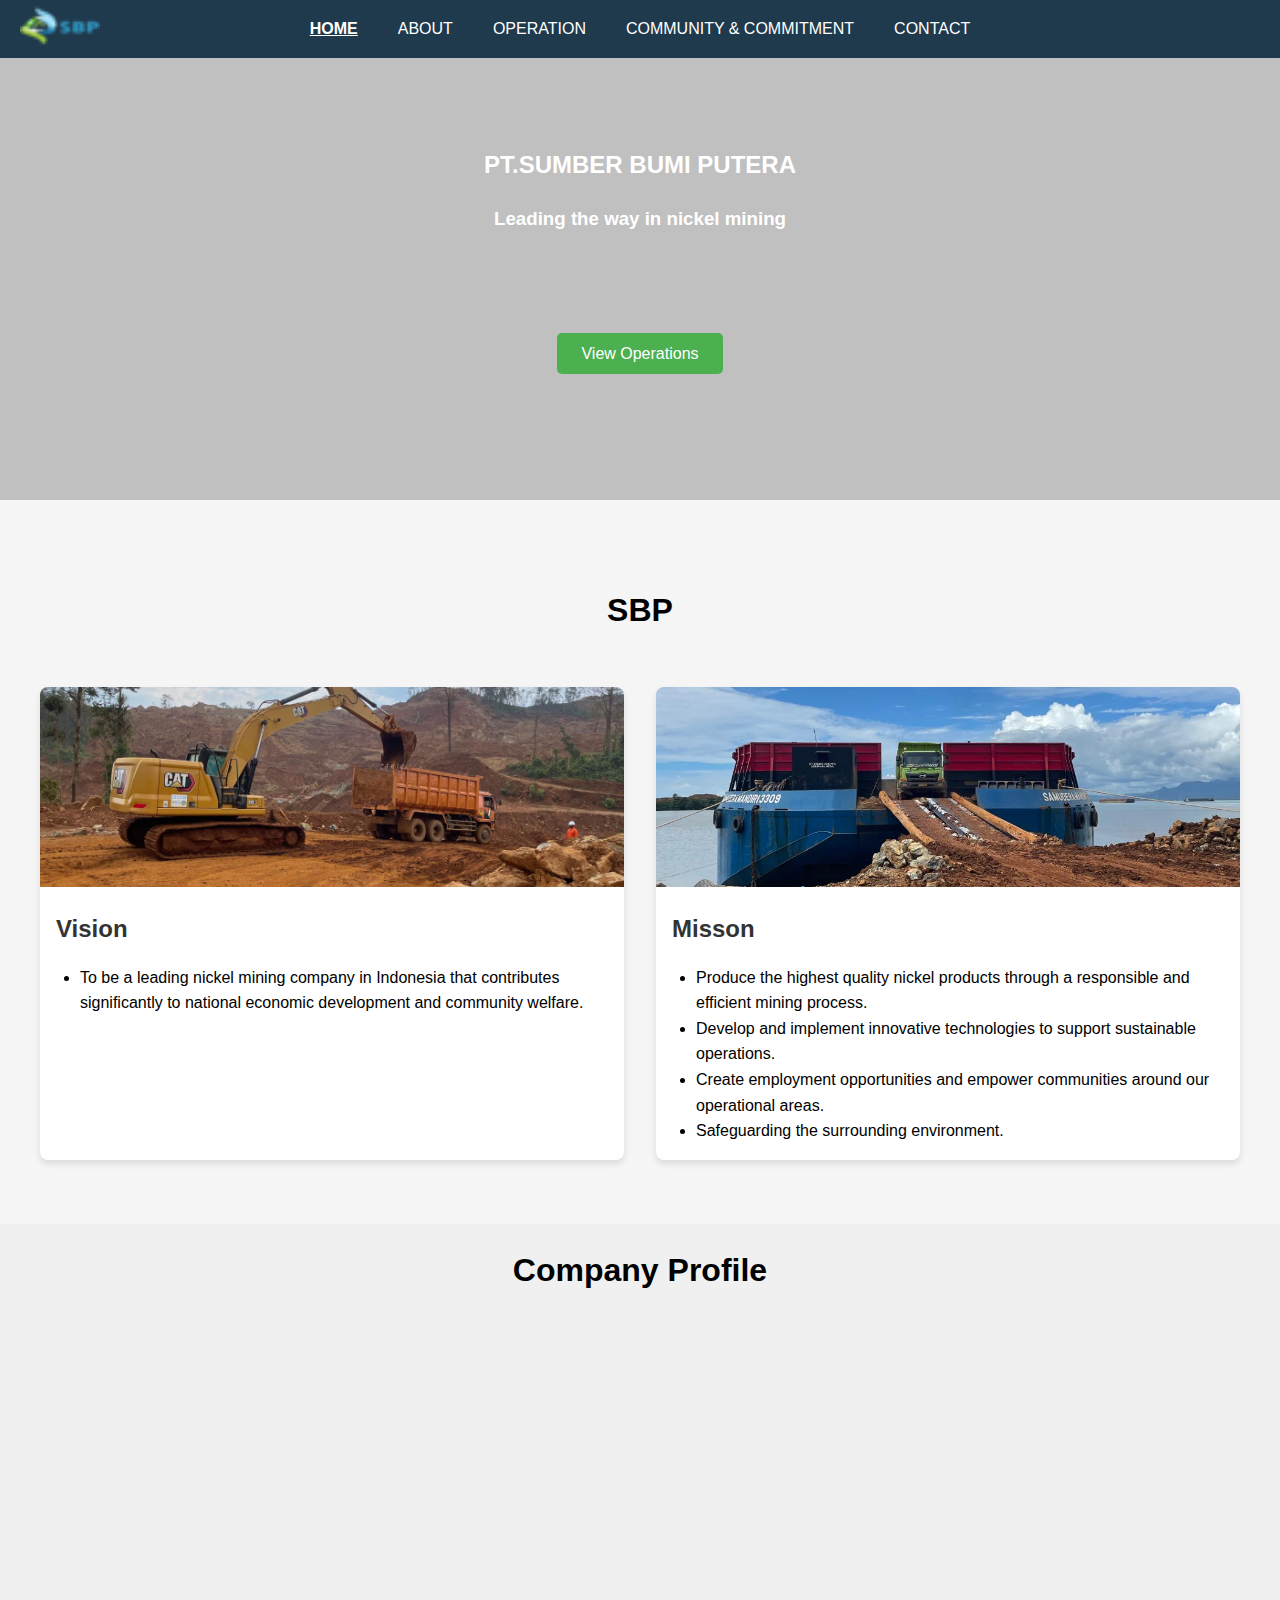
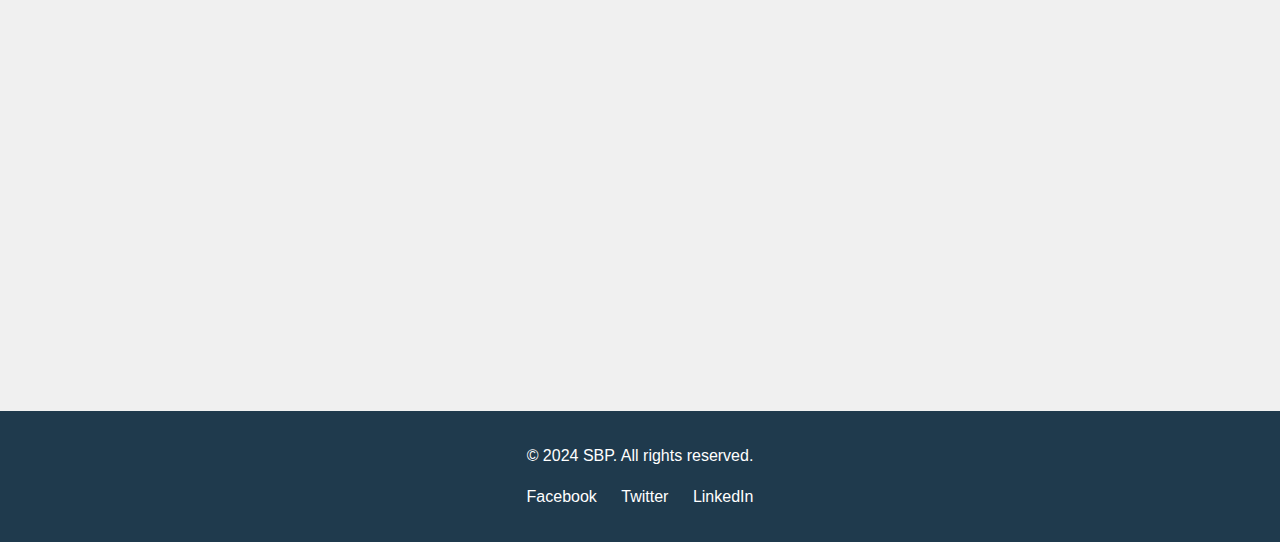
==== commit 17e8802f: "Edit Pages" ====
--- a/index.html
+++ b/index.html
@@ -44,7 +44,7 @@
                                 <div class="container">
                     <h2>PT.SUMBER BUMI PUTERA</h2>
                     <h3>Leading the way in nickel mining</h3>
-                    <a href="operations.html" class="btn hero-btn">View Operations</a>
+                    <a href="operations.html#target-section" class="btn hero-btn">View Operations</a>
                 </div>                
             </section>
 
@@ -63,10 +63,10 @@
                                 <ul>
                                     <li>To be a leading nickel mining company in Indonesia that contributes significantly to national economic development and community welfare.</li>
                                 </ul>
-                                <p>SBP is a leading nickel ore mining company based in Sulawesi Tenggara, Indonesia. We specialize in producing
+                                <!--<p>SBP is a leading nickel ore mining company based in Sulawesi Tenggara, Indonesia. We specialize in producing
                                     high-quality nickel ore with a nickel content of 1.6-1.8%, essential for electric vehicle batteries and stainless
                                     steel production.
-                                </p> 
+                                </p>-->
                         </div>
                         <div class="operations-work-item">
                             <div class="operations-work-image">
@@ -80,12 +80,12 @@
                                 <li>Safeguarding the surrounding environment.</li>
                             </ul>
 
-                            <P>We aim to become a global leader in nickel ore production, supporting the growth of the electric vehicle battery
+                            <!--<P>We aim to become a global leader in nickel ore production, supporting the growth of the electric vehicle battery
                             industry while maintaining our commitment to sustainability.
 
                             With a target production of 800,000 tons by 2024, we employ cutting-edge technology and efficient processes to ensure
                             high-quality nickel ore extraction and processing.
-                            </P>
+                            </P>-->
                         </div>
                         
             </section>
@@ -106,6 +106,7 @@
 
             
         </main>
+        
     </div>
     
 
@@ -119,9 +120,31 @@
             </ul>
         </div>
     </footer>
+    <button id="goToTopBtn" title="Go to top">↑</button>
 
     <script src="./scripts/main.js"></script>
-    <script src="sbp-gallery.js"></script>        
+    <script src="sbp-gallery.js"></script>
+    
+    <script>
+        document.addEventListener('DOMContentLoaded', function () {
+            var goToTopBtn = document.getElementById("goToTopBtn");
+
+            window.addEventListener('scroll', function () {
+                if (window.pageYOffset > 100) {
+                    goToTopBtn.style.display = "block";
+                } else {
+                    goToTopBtn.style.display = "none";
+                }
+            });
+
+            goToTopBtn.addEventListener('click', function () {
+                window.scrollTo({
+                    top: 0,
+                    behavior: 'smooth'
+                });
+            });
+        });
+    </script>
 </body>
 
 </html>--- a/styles/main.css
+++ b/styles/main.css
@@ -334,11 +334,12 @@
     display: inline-block;
     background-color: #4CAF50;
     color: white;
-    padding: 0.75rem 2rem;
+    padding: 0.5rem 1.5rem;
     text-decoration: none;
     border-radius: 5px;
     font-size: 1rem;
     transition: background-color 0.3s ease;
+    margin-top: 80px;
 }
 
 .btn.hero-btn:hover {
@@ -615,7 +616,7 @@
 
 .work-image img {
     width: 100%;
-    height: 15%;
+    height: 10%;
 }
 
 .work-tag {
@@ -740,4 +741,55 @@
 
 .button-container {
     text-align: center;
+}
+
+/* main.css 파일의 맨 아래에 다음 스타일을 추가하거나 기존 스타일을 대체해주세요 */
+#goToTopBtn {
+    display: none;
+    position: fixed;
+    bottom: 30px;
+    right: 30px;
+    z-index: 9999;
+    background: none;
+    border: none;
+    cursor: pointer;
+    padding: 0;
+    outline: none;
+    transition: opacity 0.3s;
+    opacity: 0.6;
+}
+
+#goToTopBtn::before {
+    content: '';
+    display: block;
+    width: 20px;
+    height: 20px;
+    border-left: 5px solid #e21110;
+    border-top: 5px solid #e21110;
+    transform: rotate(45deg);
+    transition: border-color 0.3s;
+}
+
+#goToTopBtn:hover {
+    opacity: 1;
+}
+
+#goToTopBtn:hover::before {
+    border-color: #0052a3;
+}
+
+@media only screen and (max-width: 600px) {
+    #goToTopBtn {
+        bottom: 20px;
+        right: 20px;
+    }
+
+    #goToTopBtn::before {
+        width: 15px;
+        height: 15px;
+    }
+}
+
+#page-container {
+    position: relative;
 }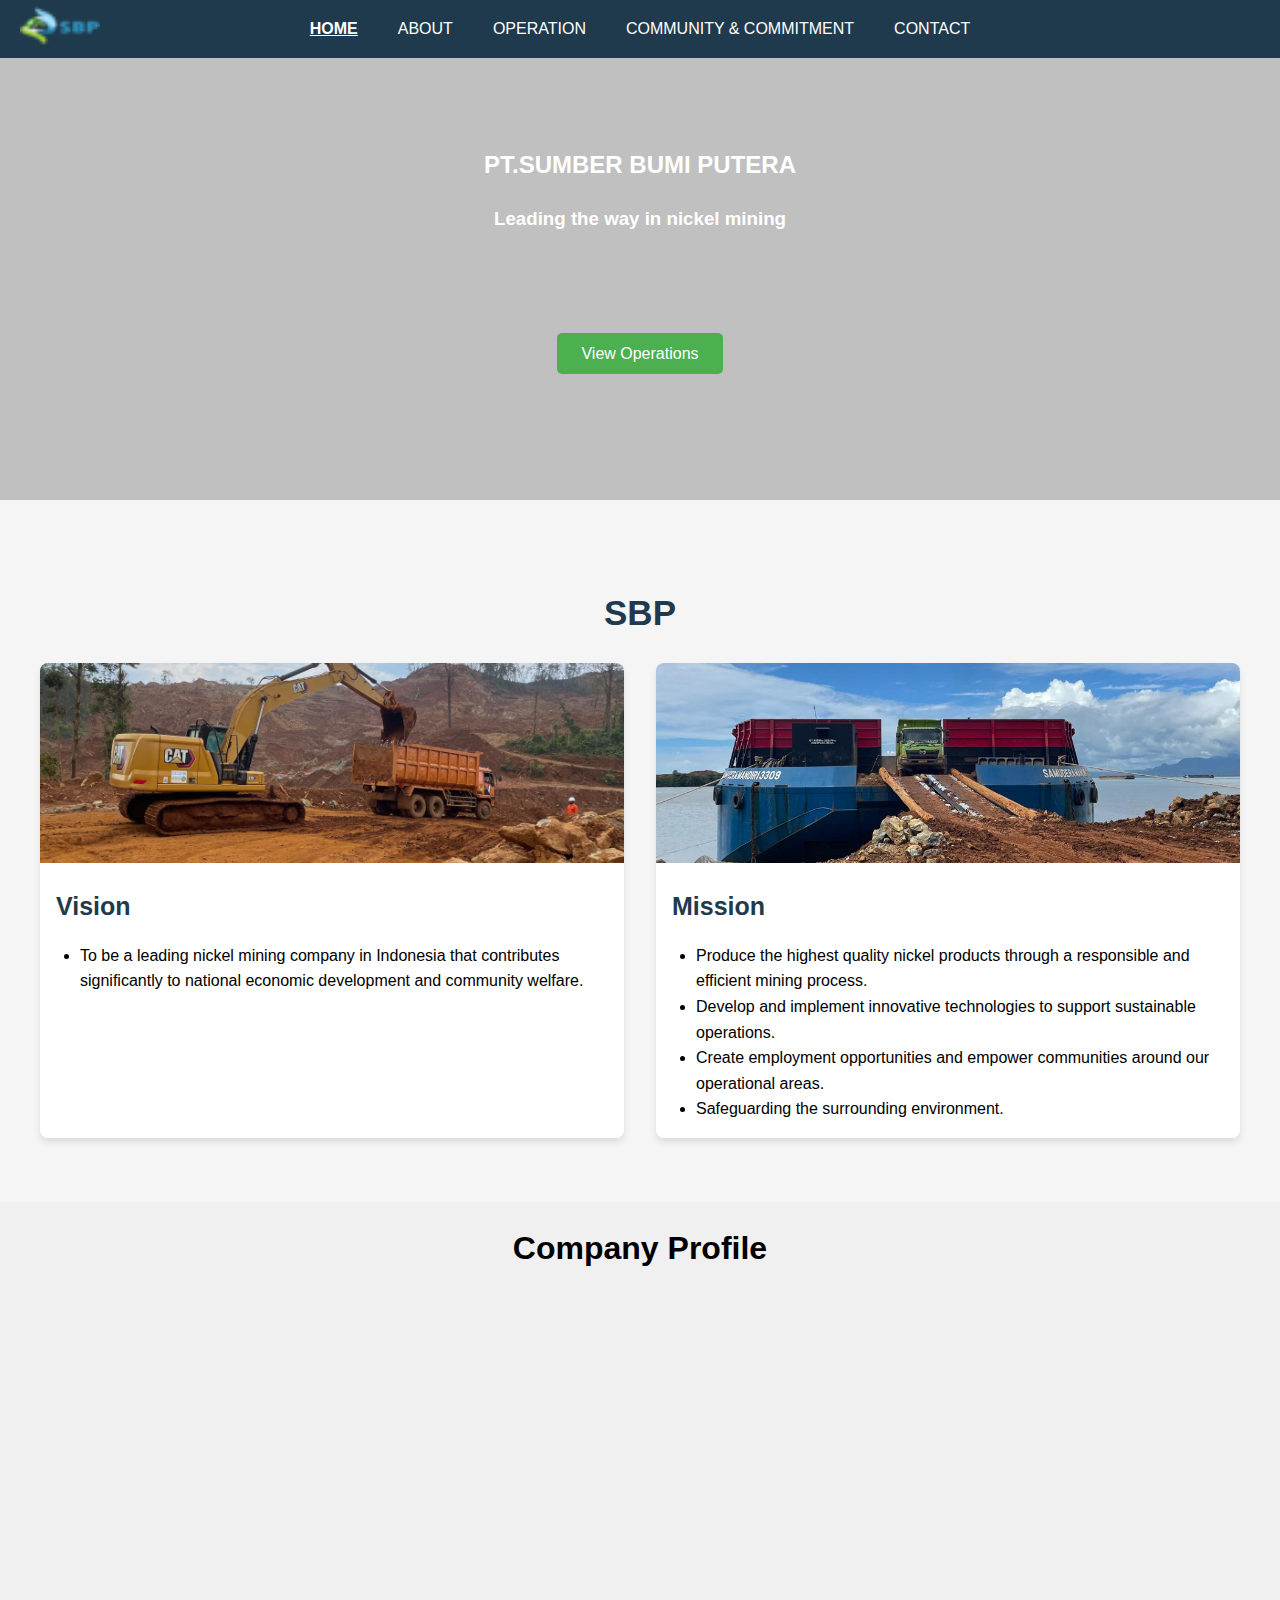
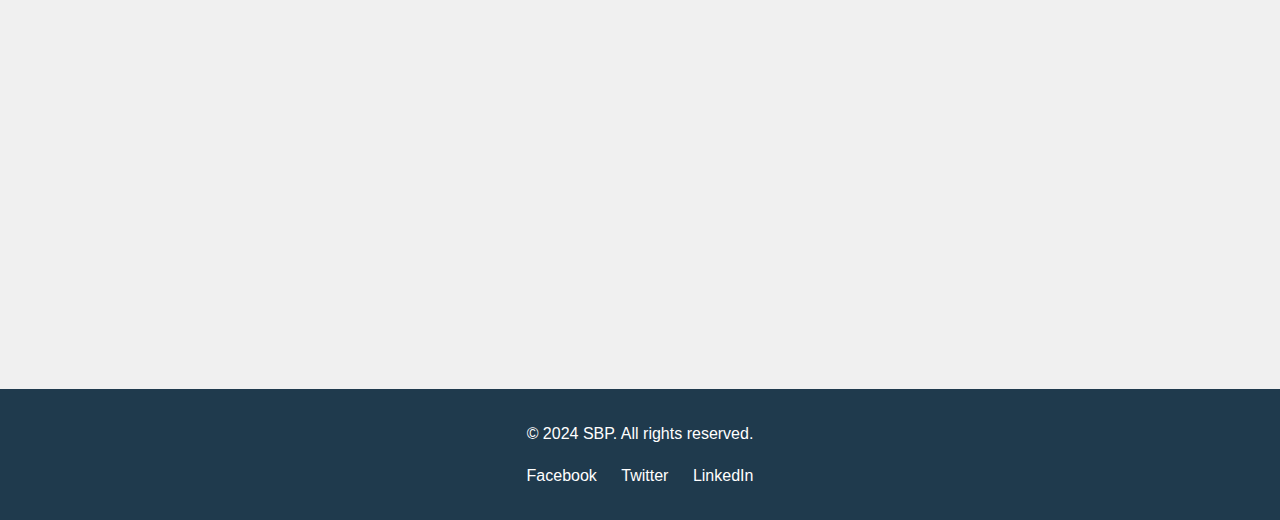
==== commit de8f0115: "Edit Fonts" ====
--- a/index.html
+++ b/index.html
@@ -51,7 +51,9 @@
             <section class="operations-content">
                 <div class="operations-container">
                     <div class="container">
-                        <h1 style="text-decoration: wavy; margin-bottom: 50px; text-align: center;">SBP</h1>
+                        <h1 style="text-align: center;">
+                            <span id="title-span" style="color: #1f3a4d; font-size: 35px; font-weight: 700;">SBP</span>
+                        </h1>
                     </div>
                     <div class="operations-work-grid">
                         <div class="operations-work-item">
@@ -59,7 +61,7 @@
                                 <img src="./images/sbpinfo/WhatsApp Image 2024-07-16 at 09.49.22_994adbee.jpg"
                                     alt="Person reading by water">
                             </div>
-                            <h3>Vision</h3>
+                            <h3><span id="title-span" style="color: #1f3a4d; font-size: 25px; font-weight: 700;">Vision</span></h3>
                                 <ul>
                                     <li>To be a leading nickel mining company in Indonesia that contributes significantly to national economic development and community welfare.</li>
                                 </ul>
@@ -72,7 +74,7 @@
                             <div class="operations-work-image">
                                 <img src="./images/sbpinfo-1/WhatsApp Image 2024-07-16 at 09.49.22_69a321be.jpg" alt="Person typing on laptop">
                             </div>
-                            <h3>Misson</h3>
+                            <h3><span id="title-span" style="color:#1f3a4d; font-size: 25px; font-weight: 700;">Mission</span></h3>
                             <ul>
                                 <li>Produce the highest quality nickel products through a responsible and efficient mining process.</li>
                                 <li>Develop and implement innovative technologies to support sustainable operations.</li>
--- a/styles/main.css
+++ b/styles/main.css
@@ -343,7 +343,7 @@
 }
 
 .btn.hero-btn:hover {
-    background-color: #45a049;
+    background-color: #a04545;
 }
 
 .contact {
@@ -396,7 +396,7 @@
 }
 
 .btn:active {
-    background: #3d8b40;
+    background: #1f3a4d;
 }
 
 .btn:focus {
@@ -591,7 +591,7 @@
 .btn {
     display: inline-block;
     padding: 0.5rem 1rem;
-    background-color: #1f3a4d;
+    background-color: #4CAF50;
     color: white;
     text-decoration: none;
     border-radius: 4px;
